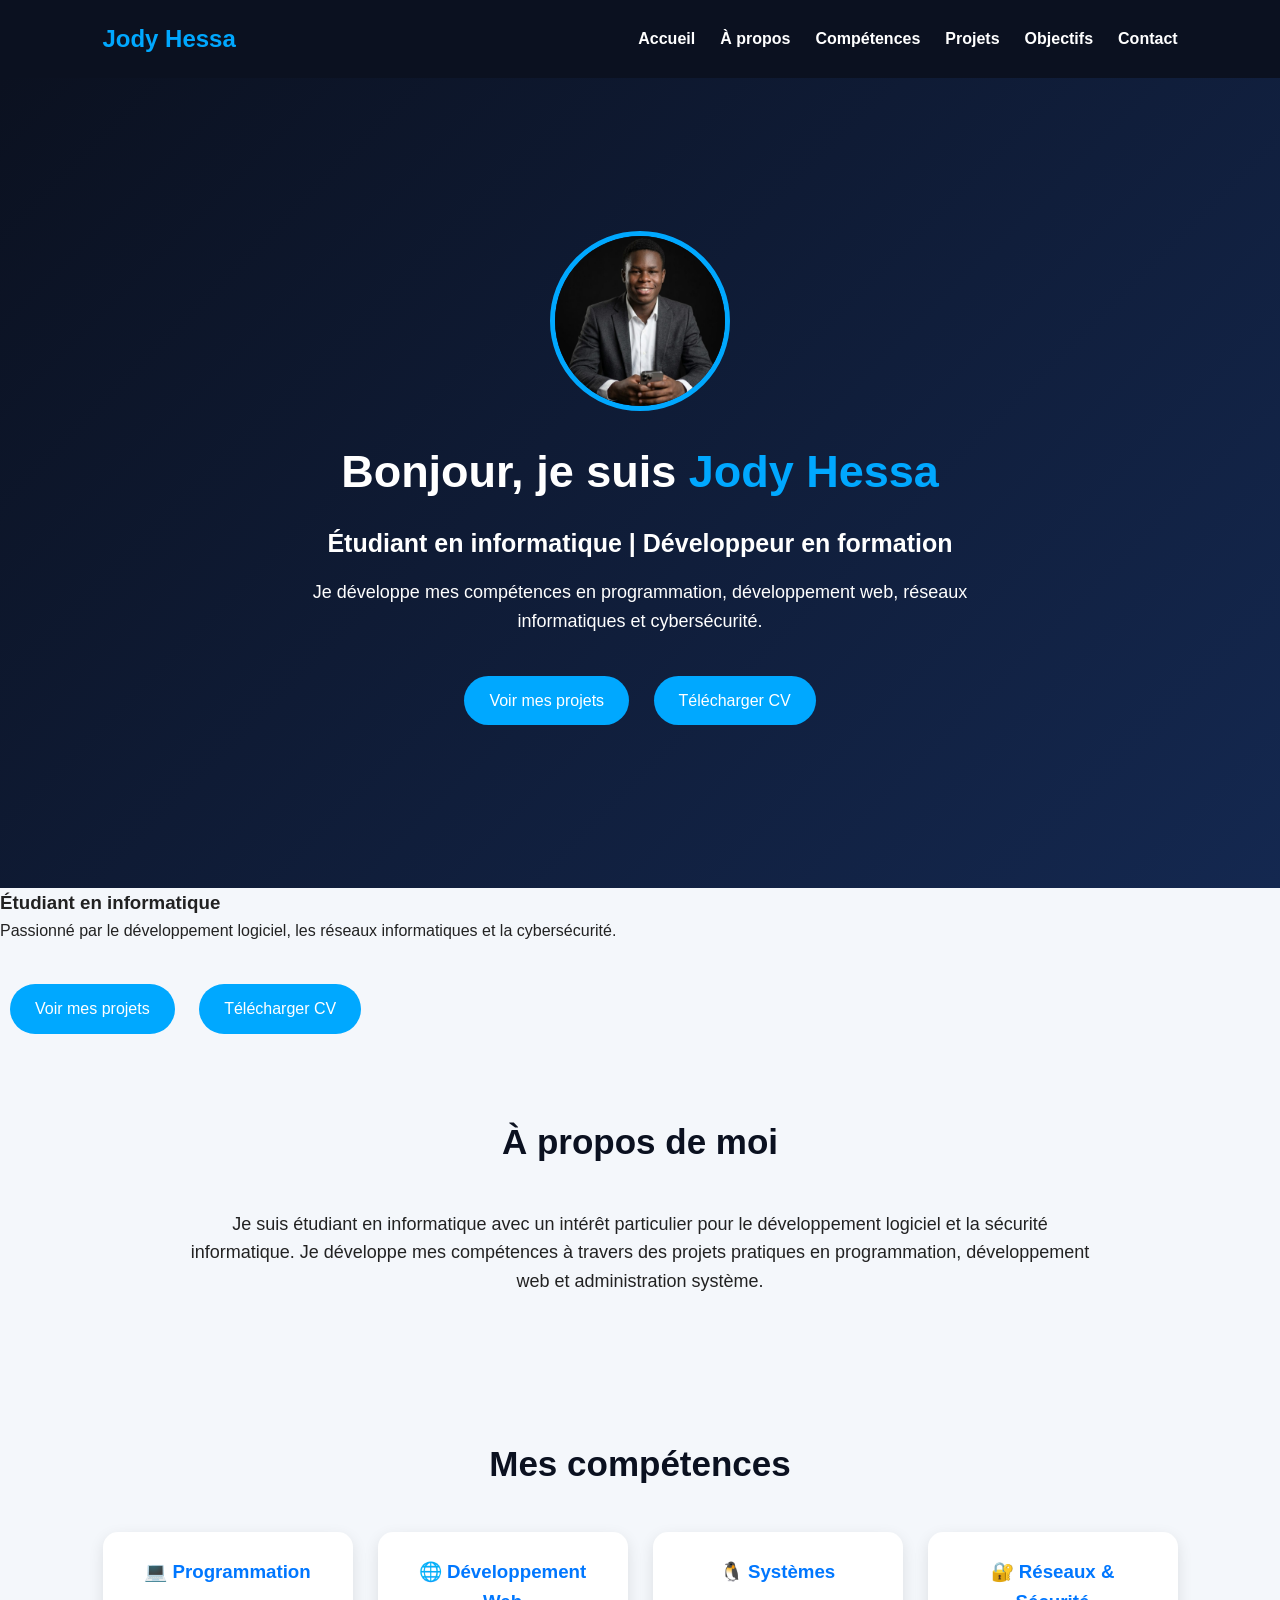
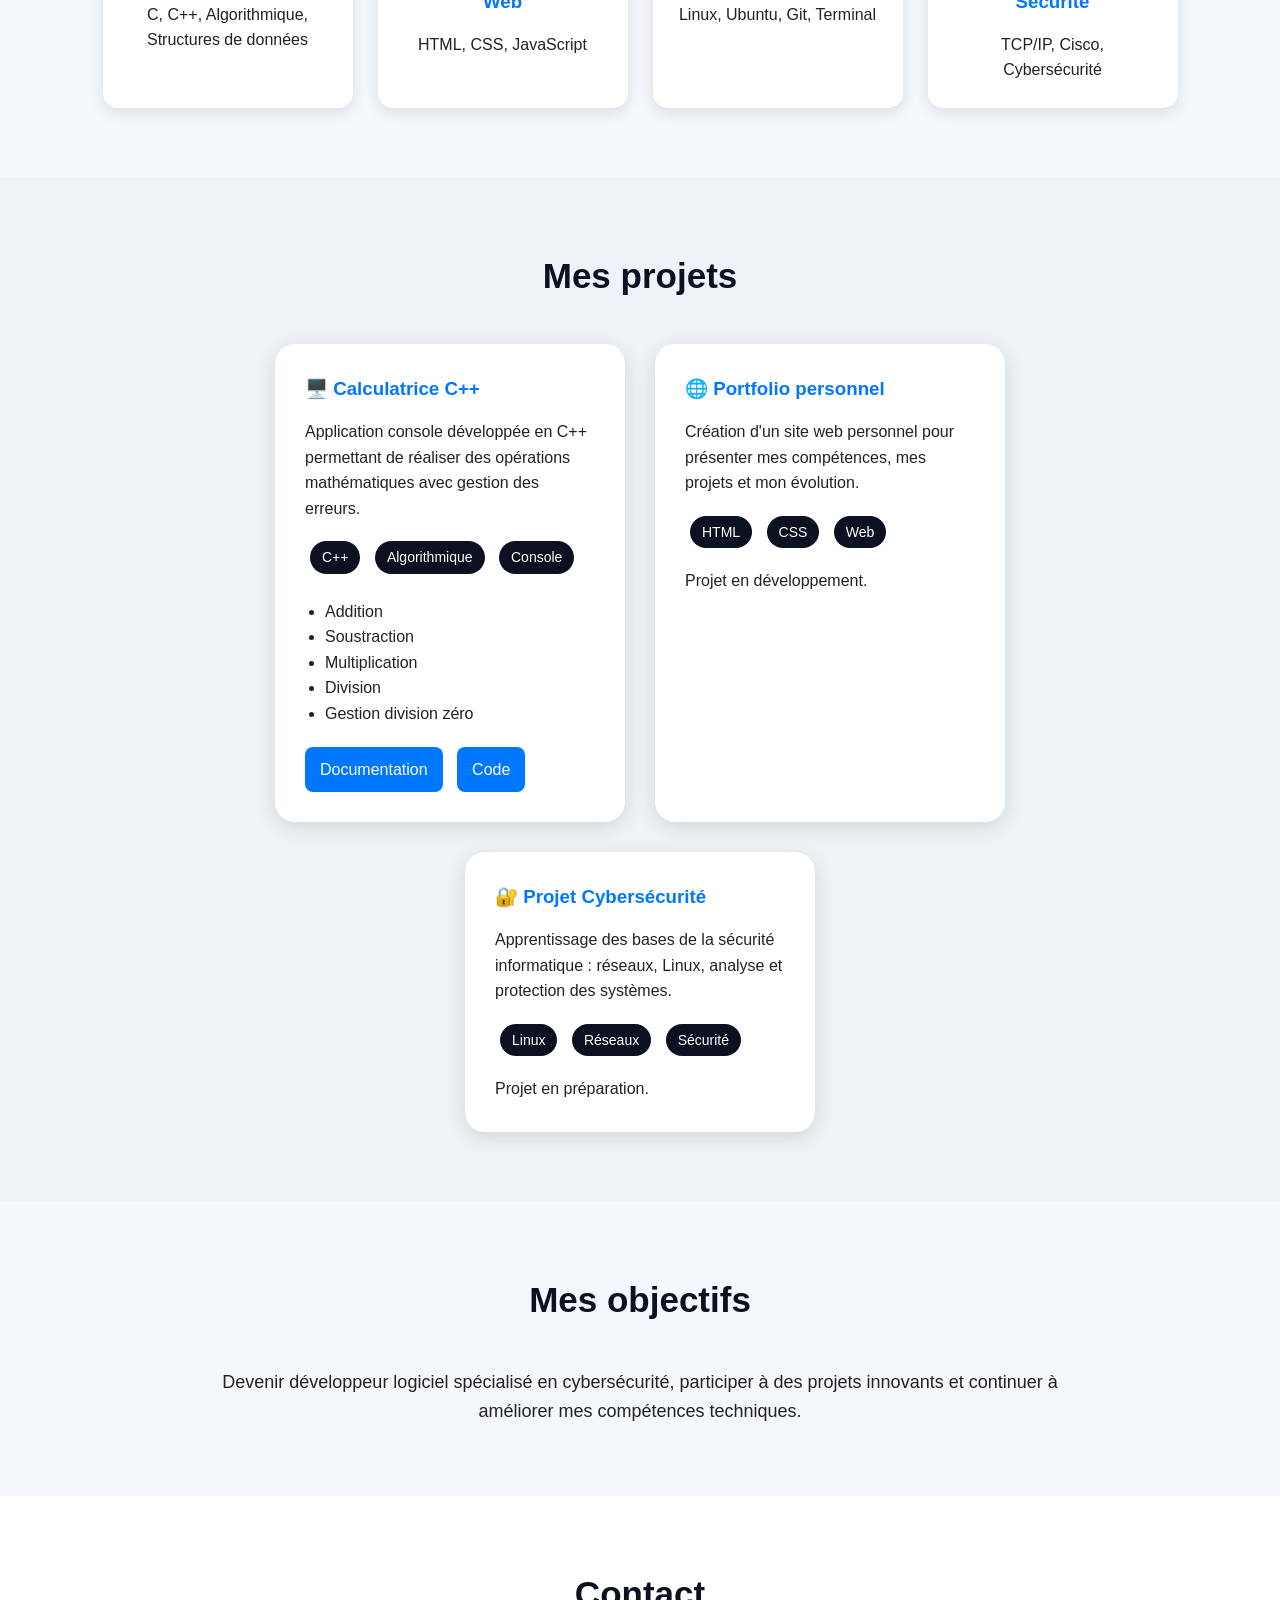
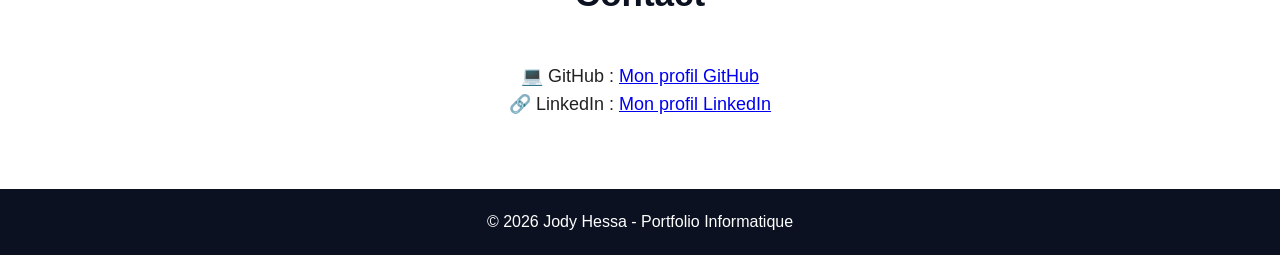
==== index.html @ 8e5b3053 "Création du portfolio" ====
<!DOCTYPE html>
<html lang="fr">

<head>

<meta charset="UTF-8">
<meta name="viewport" content="width=device-width, initial-scale=1.0">

<title>Portfolio - Jody Hessa</title>

<link rel="stylesheet" href="style.css">

</head>


<body>


<!-- Navigation -->

<nav>

<h2>Jody Hessa</h2>


<ul>

<li><a href="#accueil">Accueil</a></li>
<li><a href="#apropos">À propos</a></li>
<li><a href="#competences">Compétences</a></li>
<li><a href="#projets">Projets</a></li>
<li><a href="#objectifs">Objectifs</a></li>
<li><a href="#contact">Contact</a></li>

</ul>

</nav>



<!-- Accueil -->

<header id="accueil">


<img src="images/jody.jpg" class="photo-profil" alt="Photo de Jody Hessa">


<h1>
Bonjour, je suis <span>Jody Hessa</span>
</h1>


<h3>
Étudiant en informatique | Développeur en formation
</h3>


<p>

Je développe mes compétences en programmation,
développement web, réseaux informatiques et cybersécurité.

</p>



<div class="accueil-boutons">


<a href="#projets">
Voir mes projets
</a>


<a href="cv.pdf">
Télécharger CV
</a>


</div>



</header>

<h3>
Étudiant en informatique
</h3>


<p>

Passionné par le développement logiciel,
les réseaux informatiques et la cybersécurité.

</p>



<div class="accueil-boutons">


<a href="#projets">
Voir mes projets
</a>


<a href="#">
Télécharger CV
</a>


</div>


</header>





<!-- A propos -->


<section id="apropos">


<h2>À propos de moi</h2>


<p>

Je suis étudiant en informatique avec un intérêt particulier
pour le développement logiciel et la sécurité informatique.

Je développe mes compétences à travers des projets pratiques
en programmation, développement web et administration système.

</p>


</section>







<!-- Compétences -->


<section id="competences">


<h2>Mes compétences</h2>



<div class="competences-container">


<div class="competence">

<h3>💻 Programmation</h3>

<p>
C, C++, Algorithmique,
Structures de données
</p>

</div>



<div class="competence">

<h3>🌐 Développement Web</h3>

<p>
HTML, CSS,
JavaScript
</p>

</div>




<div class="competence">

<h3>🐧 Systèmes</h3>

<p>
Linux, Ubuntu,
Git, Terminal
</p>

</div>




<div class="competence">

<h3>🔐 Réseaux & Sécurité</h3>

<p>
TCP/IP, Cisco,
Cybersécurité
</p>

</div>



</div>


</section>






<!-- Projets -->


<section id="projets">


<h2>Mes projets</h2>


<div class="projets-container">



<div class="projet">


<h3>
🖥️ Calculatrice C++
</h3>


<p>

Application console développée en C++
permettant de réaliser des opérations
mathématiques avec gestion des erreurs.

</p>



<div class="tags">

<span>C++</span>
<span>Algorithmique</span>
<span>Console</span>

</div>



<ul>

<li>Addition</li>
<li>Soustraction</li>
<li>Multiplication</li>
<li>Division</li>
<li>Gestion division zéro</li>

</ul>



<div class="boutons">


<a href="projects/calculatrice-cpp/README.md">
Documentation
</a>


<a href="projects/calculatrice-cpp/main.cpp">
Code
</a>


</div>



</div>







<div class="projet">


<h3>
🌐 Portfolio personnel
</h3>


<p>

Création d'un site web personnel
pour présenter mes compétences,
mes projets et mon évolution.

</p>



<div class="tags">

<span>HTML</span>
<span>CSS</span>
<span>Web</span>

</div>


<p>
Projet en développement.
</p>



</div>







<div class="projet">


<h3>
🔐 Projet Cybersécurité
</h3>


<p>

Apprentissage des bases de la sécurité informatique :
réseaux, Linux, analyse et protection des systèmes.

</p>


<div class="tags">

<span>Linux</span>
<span>Réseaux</span>
<span>Sécurité</span>

</div>



<p>
Projet en préparation.
</p>



</div>




</div>


</section>






<!-- Objectifs -->


<section id="objectifs">


<h2>Mes objectifs</h2>


<p>

Devenir développeur logiciel spécialisé en cybersécurité,
participer à des projets innovants et continuer à améliorer
mes compétences techniques.

</p>


</section>






<!-- Contact -->


<section id="contact">


<h2>Contact</h2>


<p>
💻 GitHub :
<a href="#">
Mon profil GitHub
</a>
</p>


<p>
🔗 LinkedIn :
<a href="#">
Mon profil LinkedIn
</a>
</p>

</section>




<footer>


<p>
© 2026 Jody Hessa - Portfolio Informatique
</p>


</footer>



</body>

<script src="script.js"></script>

</html>
---- style.css ----
/* ==========================
   STYLE GENERAL
========================== */

*{
    margin:0;
    padding:0;
    box-sizing:border-box;
    font-family:Arial, Helvetica, sans-serif;
}


html{
    scroll-behavior:smooth;
}



body{

    background:#f4f7fb;
    color:#222;
    line-height:1.6;

}



/* ==========================
   NAVIGATION
========================== */


nav{

    background:#0b1120;
    color:white;

    display:flex;
    justify-content:space-between;
    align-items:center;

    padding:20px 8%;

    position:sticky;
    top:0;

    z-index:1000;

}



nav h2{

    color:#00a8ff;

}



nav ul{

    display:flex;
    list-style:none;
    gap:25px;

}



nav a{

    color:white;
    text-decoration:none;
    font-weight:bold;

    transition:0.3s;

}



nav a:hover{

    color:#00a8ff;

}






/* ==========================
   ACCUEIL
========================== */


header{

    min-height:90vh;

    display:flex;
    flex-direction:column;

    justify-content:center;
    align-items:center;

    text-align:center;

    padding:50px;

    background:
    linear-gradient(
    135deg,
    #0b1120,
    #142850
    );

    color:white;

}



header h1{

    font-size:45px;

}



header span{

    color:#00a8ff;

}



header h3{

    font-size:25px;

    margin:15px;

}



header p{

    max-width:700px;

    font-size:18px;

}





.accueil-boutons{

    margin-top:30px;

}



.accueil-boutons a{

    display:inline-block;

    margin:10px;

    padding:12px 25px;

    background:#00a8ff;

    color:white;

    text-decoration:none;

    border-radius:25px;

    transition:0.3s;

}



.accueil-boutons a:hover{

    background:white;

    color:#0b1120;

}







/* ==========================
   SECTIONS
========================== */


section{

    padding:70px 8%;

}



section h2{

    text-align:center;

    font-size:35px;

    margin-bottom:40px;

    color:#0b1120;

}






/* ==========================
   A PROPOS
========================== */


#apropos p,
#objectifs p,
#contact p{

    max-width:900px;

    margin:auto;

    text-align:center;

    font-size:18px;

}







/* ==========================
   COMPETENCES
========================== */


.competences-container{

    display:flex;

    justify-content:center;

    gap:25px;

    flex-wrap:wrap;

}



.competence{

    background:white;

    width:250px;

    padding:25px;

    text-align:center;

    border-radius:15px;

    box-shadow:0 5px 15px rgba(0,0,0,0.1);

    transition:0.3s;

}



.competence:hover{

    transform:translateY(-10px);

}



.competence h3{

    color:#0077ff;

    margin-bottom:15px;

}







/* ==========================
   PROJETS
========================== */



#projets{

    background:#eef3f8;

}



.projets-container{

    display:flex;

    justify-content:center;

    gap:30px;

    flex-wrap:wrap;

}



.projet{

    background:white;

    width:350px;

    padding:30px;

    border-radius:20px;

    box-shadow:
    0 5px 20px rgba(0,0,0,0.12);

    transition:0.3s;

}



.projet:hover{

    transform:translateY(-10px);

}



.projet h3{

    color:#0077ff;

    margin-bottom:15px;

}



.projet ul{

    margin:20px;

}



.tags{

    margin:15px 0;

}



.tags span{


    display:inline-block;

    background:#0b1120;

    color:white;

    padding:5px 12px;

    border-radius:20px;

    margin:5px;

    font-size:14px;

}






.boutons{

    margin-top:20px;

}



.boutons a{


    display:inline-block;

    background:#0077ff;

    color:white;

    text-decoration:none;

    padding:10px 15px;

    border-radius:8px;

    margin-right:10px;

    transition:0.3s;

}



.boutons a:hover{

    background:#0b1120;

}







/* ==========================
   CONTACT
========================== */


#contact{

    background:white;

}







/* ==========================
   FOOTER
========================== */


footer{


    background:#0b1120;

    color:white;

    text-align:center;

    padding:20px;

}






/* ==========================
   RESPONSIVE TELEPHONE
========================== */


@media(max-width:768px){


nav{

    flex-direction:column;

}


nav ul{

    margin-top:20px;

    flex-direction:column;

    text-align:center;

}



header h1{

    font-size:32px;

}



section{

    padding:50px 5%;

}



.projet,
.competence{

    width:100%;

}


}
/* PHOTO PROFIL */

.photo-profil{

    width:180px;

    height:180px;

    border-radius:50%;

    object-fit:cover;

    border:5px solid #00a8ff;

    margin-bottom:25px;

}
/* ==========================
   ANIMATIONS
========================== */


section,
.projet,
.competence{

    opacity:0;

    transform:translateY(40px);

    transition:0.8s;

}



.apparition{

    opacity:1;

    transform:translateY(0);

}




/* Bouton retour haut */


.top{

    position:fixed;

    bottom:30px;

    right:30px;

    width:45px;

    height:45px;

    border:none;

    border-radius:50%;

    background:#0077ff;

    color:white;

    font-size:20px;

    cursor:pointer;

    display:none;

}
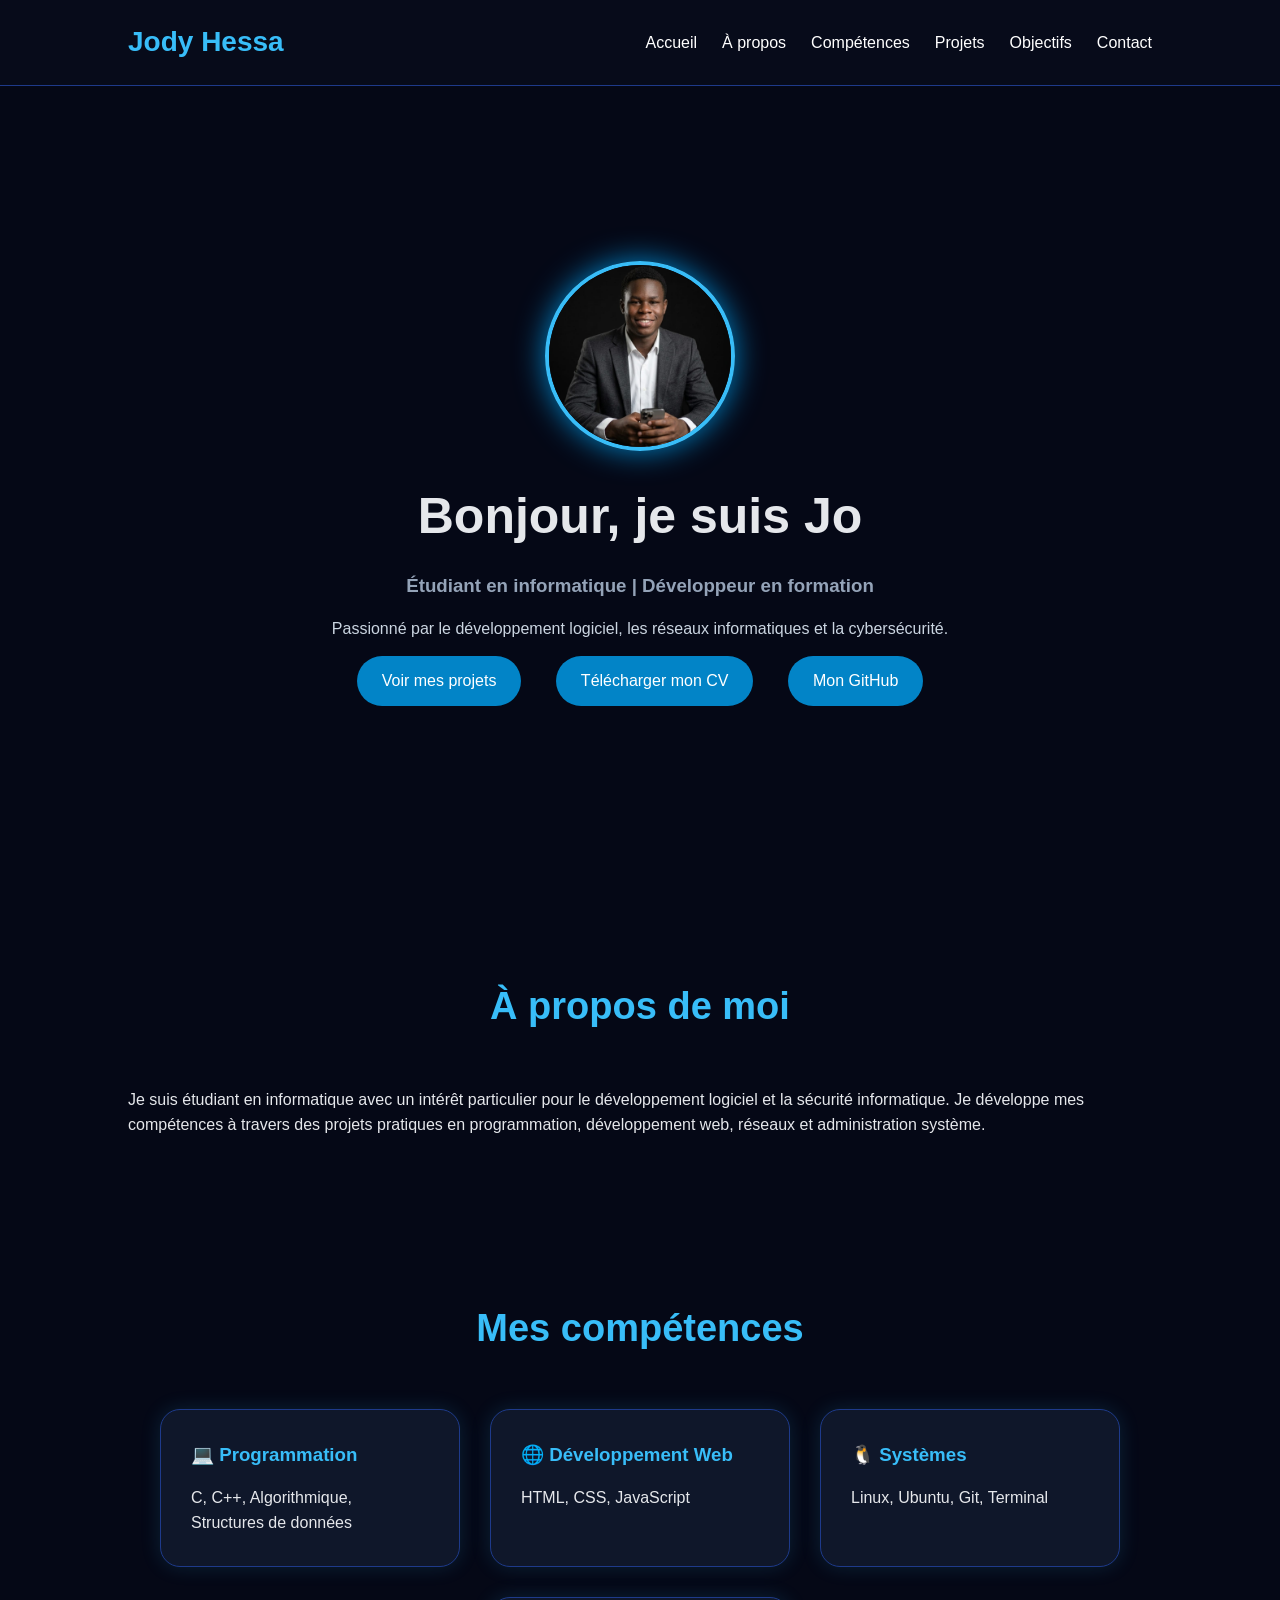
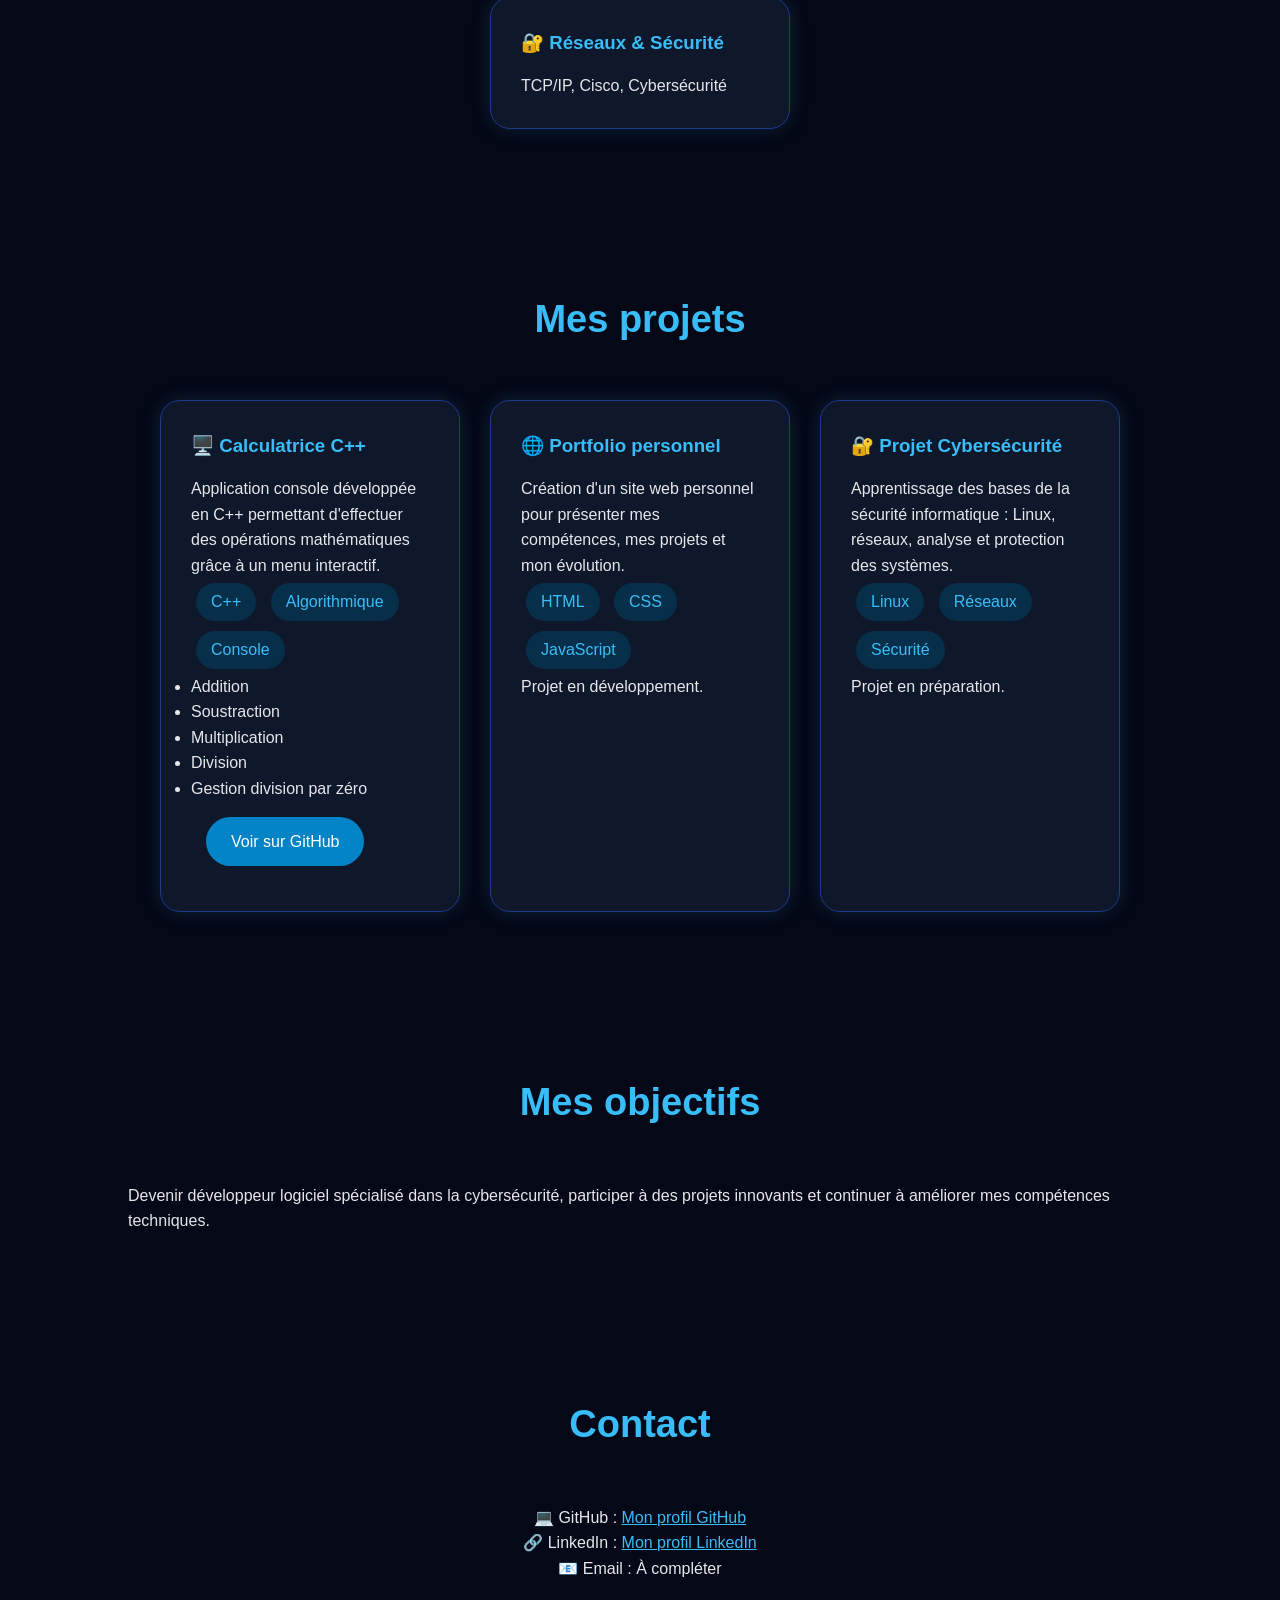
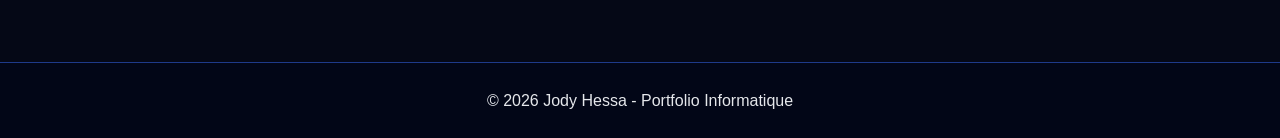
==== commit 7cdd2669: "Amelioration du portfolio et separation des projets" ====
--- a/index.html
+++ b/index.html
@@ -21,7 +21,6 @@
 <nav>
 
 <h2>Jody Hessa</h2>
-
 
 <ul>
 
@@ -58,11 +57,10 @@
 
 <p>
 
-Je développe mes compétences en programmation,
-développement web, réseaux informatiques et cybersécurité.
-
-</p>
-
+Passionné par le développement logiciel,
+les réseaux informatiques et la cybersécurité.
+
+</p>
 
 
 <div class="accueil-boutons">
@@ -74,53 +72,25 @@
 
 
 <a href="cv.pdf">
-Télécharger CV
-</a>
-
-
-</div>
-
+Télécharger mon CV
+</a>
+
+
+<a href="https://github.com/jodyhessa-pixel" target="_blank">
+Mon GitHub
+</a>
+
+
+</div>
 
 
 </header>
 
-<h3>
-Étudiant en informatique
-</h3>
-
-
-<p>
-
-Passionné par le développement logiciel,
-les réseaux informatiques et la cybersécurité.
-
-</p>
-
-
-
-<div class="accueil-boutons">
-
-
-<a href="#projets">
-Voir mes projets
-</a>
-
-
-<a href="#">
-Télécharger CV
-</a>
-
-
-</div>
-
-
-</header>
-
-
-
-
-
-<!-- A propos -->
+
+
+
+
+<!-- À propos -->
 
 
 <section id="apropos">
@@ -135,7 +105,7 @@
 pour le développement logiciel et la sécurité informatique.
 
 Je développe mes compétences à travers des projets pratiques
-en programmation, développement web et administration système.
+en programmation, développement web, réseaux et administration système.
 
 </p>
 
@@ -219,6 +189,7 @@
 
 
 </section>
+
 
 
 
@@ -249,8 +220,8 @@
 <p>
 
 Application console développée en C++
-permettant de réaliser des opérations
-mathématiques avec gestion des erreurs.
+permettant d'effectuer des opérations
+mathématiques grâce à un menu interactif.
 
 </p>
 
@@ -272,31 +243,22 @@
 <li>Soustraction</li>
 <li>Multiplication</li>
 <li>Division</li>
-<li>Gestion division zéro</li>
+<li>Gestion division par zéro</li>
 
 </ul>
 
 
 
-<div class="boutons">
-
-
-<a href="projects/calculatrice-cpp/README.md">
-Documentation
-</a>
-
-
-<a href="projects/calculatrice-cpp/main.cpp">
-Code
-</a>
-
-
-</div>
-
-
-
-</div>
-
+<a href="https://github.com/jodyhessa-pixel/Calculatrice-cpp"
+target="_blank">
+
+Voir sur GitHub
+
+</a>
+
+
+
+</div>
 
 
 
@@ -320,12 +282,11 @@
 </p>
 
 
-
 <div class="tags">
 
 <span>HTML</span>
 <span>CSS</span>
-<span>Web</span>
+<span>JavaScript</span>
 
 </div>
 
@@ -335,9 +296,7 @@
 </p>
 
 
-
-</div>
-
+</div>
 
 
 
@@ -355,7 +314,7 @@
 <p>
 
 Apprentissage des bases de la sécurité informatique :
-réseaux, Linux, analyse et protection des systèmes.
+Linux, réseaux, analyse et protection des systèmes.
 
 </p>
 
@@ -369,13 +328,11 @@
 </div>
 
 
-
 <p>
 Projet en préparation.
 </p>
 
 
-
 </div>
 
 
@@ -391,6 +348,7 @@
 
 
 
+
 <!-- Objectifs -->
 
 
@@ -402,7 +360,7 @@
 
 <p>
 
-Devenir développeur logiciel spécialisé en cybersécurité,
+Devenir développeur logiciel spécialisé dans la cybersécurité,
 participer à des projets innovants et continuer à améliorer
 mes compétences techniques.
 
@@ -416,6 +374,7 @@
 
 
 
+
 <!-- Contact -->
 
 
@@ -425,31 +384,61 @@
 <h2>Contact</h2>
 
 
+
 <p>
 💻 GitHub :
+
+<a href="https://github.com/jodyhessa-pixel" target="_blank">
+
+Mon profil GitHub
+
+</a>
+
+</p>
+
+
+
+
+<p>
+🔗 LinkedIn :
+
 <a href="#">
-Mon profil GitHub
-</a>
-</p>
-
-
-<p>
-🔗 LinkedIn :
-<a href="#">
+
 Mon profil LinkedIn
-</a>
-</p>
+
+</a>
+
+</p>
+
+
+
+<p>
+📧 Email :
+
+À compléter
+
+</p>
+
+
 
 </section>
 
 
 
 
+
+
+
+<!-- Footer -->
+
+
 <footer>
 
 
 <p>
+
 © 2026 Jody Hessa - Portfolio Informatique
+
 </p>
 
 
@@ -457,8 +446,10 @@
 
 
 
+
+<script src="script.js"></script>
+
+
 </body>
 
-<script src="script.js"></script>
-
 </html>
--- a/style.css
+++ b/style.css
@@ -1,62 +1,51 @@
-/* ==========================
-   STYLE GENERAL
-========================== */
+/* =========================
+   STYLE GLOBAL
+========================= */
 
 *{
     margin:0;
     padding:0;
     box-sizing:border-box;
-    font-family:Arial, Helvetica, sans-serif;
-}
-
+    font-family:'Segoe UI', Arial, sans-serif;
+}
 
 html{
     scroll-behavior:smooth;
 }
 
-
-
 body{
-
-    background:#f4f7fb;
-    color:#222;
+    background:#050816;
+    color:#e5e7eb;
     line-height:1.6;
-
-}
-
-
-
-/* ==========================
+}
+
+
+
+/* =========================
    NAVIGATION
-========================== */
-
+========================= */
 
 nav{
-
-    background:#0b1120;
-    color:white;
 
     display:flex;
     justify-content:space-between;
     align-items:center;
-
-    padding:20px 8%;
-
+    padding:20px 10%;
+    background:#070b1a;
+    border-bottom:1px solid #1e3a8a;
     position:sticky;
     top:0;
-
     z-index:1000;
 
 }
 
 
-
 nav h2{
 
-    color:#00a8ff;
-
-}
-
+    color:#38bdf8;
+    font-size:28px;
+
+}
 
 
 nav ul{
@@ -68,537 +57,326 @@
 }
 
 
-
 nav a{
 
     color:white;
     text-decoration:none;
-    font-weight:bold;
-
     transition:0.3s;
 
 }
 
 
-
 nav a:hover{
 
-    color:#00a8ff;
-
-}
-
-
-
-
-
-
-/* ==========================
+    color:#38bdf8;
+
+}
+
+
+
+
+
+/* =========================
    ACCUEIL
-========================== */
-
-
-header{
+========================= */
+
+#accueil{
 
     min-height:90vh;
-
     display:flex;
     flex-direction:column;
-
     justify-content:center;
     align-items:center;
-
     text-align:center;
 
-    padding:50px;
-
-    background:
-    linear-gradient(
-    135deg,
-    #0b1120,
-    #142850
-    );
-
+}
+
+
+.photo-profil{
+
+    width:190px;
+    height:190px;
+    border-radius:50%;
+    object-fit:cover;
+    border:4px solid #38bdf8;
+    box-shadow:0 0 30px #0284c7;
+
+}
+
+
+#accueil h1{
+
+    margin-top:25px;
+    font-size:50px;
+
+}
+
+
+#accueil span{
+
+    color:#38bdf8;
+
+}
+
+
+#accueil h3{
+
+    color:#94a3b8;
+    margin:15px;
+
+}
+
+
+#accueil p{
+
+    max-width:650px;
+    color:#cbd5e1;
+
+}
+
+
+
+
+
+/* =========================
+   BOUTONS
+========================= */
+
+.accueil-boutons a,
+.projet a{
+
+
+    display:inline-block;
+    margin:15px;
+    padding:12px 25px;
+
+    background:#0284c7;
     color:white;
 
-}
-
-
-
-header h1{
-
-    font-size:45px;
-
-}
-
-
-
-header span{
-
-    color:#00a8ff;
-
-}
-
-
-
-header h3{
-
-    font-size:25px;
-
-    margin:15px;
-
-}
-
-
-
-header p{
-
-    max-width:700px;
-
-    font-size:18px;
-
-}
-
-
-
-
-
-.accueil-boutons{
-
-    margin-top:30px;
-
-}
-
-
-
-.accueil-boutons a{
+    border-radius:30px;
+    text-decoration:none;
+
+    transition:0.3s;
+
+}
+
+
+.accueil-boutons a:hover,
+.projet a:hover{
+
+    background:#38bdf8;
+    color:#020617;
+    transform:translateY(-5px);
+
+}
+
+
+
+
+
+/* =========================
+   SECTIONS
+========================= */
+
+section{
+
+    padding:80px 10%;
+
+}
+
+
+section h2{
+
+    text-align:center;
+    font-size:38px;
+    color:#38bdf8;
+    margin-bottom:50px;
+
+}
+
+
+
+
+
+/* =========================
+   COMPETENCES
+========================= */
+
+
+.competences-container,
+.projets-container{
+
+    display:flex;
+    justify-content:center;
+    flex-wrap:wrap;
+    gap:30px;
+
+}
+
+
+.competence,
+.projet{
+
+
+    background:#0f172a;
+
+    width:300px;
+
+    padding:30px;
+
+    border-radius:20px;
+
+    border:1px solid #1e3a8a;
+
+    box-shadow:0 0 20px rgba(56,189,248,0.15);
+
+    transition:0.3s;
+
+}
+
+
+
+.competence:hover,
+.projet:hover{
+
+    transform:translateY(-10px);
+
+    box-shadow:0 0 35px rgba(56,189,248,0.35);
+
+}
+
+
+
+
+.competence h3,
+.projet h3{
+
+    color:#38bdf8;
+    margin-bottom:15px;
+
+}
+
+
+
+
+
+/* =========================
+   TAGS
+========================= */
+
+
+.tags span{
+
 
     display:inline-block;
 
-    margin:10px;
-
-    padding:12px 25px;
-
-    background:#00a8ff;
-
-    color:white;
-
-    text-decoration:none;
-
-    border-radius:25px;
-
-    transition:0.3s;
-
-}
-
-
-
-.accueil-boutons a:hover{
-
-    background:white;
-
-    color:#0b1120;
-
-}
-
-
-
-
-
-
-
-/* ==========================
-   SECTIONS
-========================== */
-
-
-section{
-
-    padding:70px 8%;
-
-}
-
-
-
-section h2{
+    background:#082f49;
+
+    color:#38bdf8;
+
+    padding:6px 15px;
+
+    border-radius:20px;
+
+    margin:5px;
+
+}
+
+
+
+
+
+/* =========================
+   CONTACT
+========================= */
+
+
+#contact{
 
     text-align:center;
 
+}
+
+
+#contact a{
+
+    color:#38bdf8;
+
+}
+
+
+
+
+
+/* =========================
+   FOOTER
+========================= */
+
+
+footer{
+
+    background:#020617;
+
+    padding:25px;
+
+    text-align:center;
+
+    border-top:1px solid #1e3a8a;
+
+}
+
+
+
+
+
+/* =========================
+   MOBILE
+========================= */
+
+@media(max-width:700px){
+
+
+nav{
+
+    flex-direction:column;
+
+}
+
+
+nav ul{
+
+    flex-direction:column;
+
+    margin-top:20px;
+
+}
+
+
+#accueil h1{
+
     font-size:35px;
 
-    margin-bottom:40px;
-
-    color:#0b1120;
-
-}
-
-
-
-
-
-
-/* ==========================
-   A PROPOS
-========================== */
-
-
-#apropos p,
-#objectifs p,
-#contact p{
-
-    max-width:900px;
-
-    margin:auto;
-
-    text-align:center;
-
-    font-size:18px;
-
-}
-
-
-
-
-
-
-
-/* ==========================
-   COMPETENCES
-========================== */
-
-
-.competences-container{
-
-    display:flex;
-
-    justify-content:center;
-
-    gap:25px;
-
-    flex-wrap:wrap;
-
-}
-
-
-
-.competence{
-
-    background:white;
-
-    width:250px;
-
-    padding:25px;
-
-    text-align:center;
-
-    border-radius:15px;
-
-    box-shadow:0 5px 15px rgba(0,0,0,0.1);
-
-    transition:0.3s;
-
-}
-
-
-
-.competence:hover{
-
-    transform:translateY(-10px);
-
-}
-
-
-
-.competence h3{
-
-    color:#0077ff;
-
-    margin-bottom:15px;
-
-}
-
-
-
-
-
-
-
-/* ==========================
-   PROJETS
-========================== */
-
-
-
-#projets{
-
-    background:#eef3f8;
-
-}
-
-
-
-.projets-container{
-
-    display:flex;
-
-    justify-content:center;
-
-    gap:30px;
-
-    flex-wrap:wrap;
-
-}
-
-
-
-.projet{
-
-    background:white;
-
-    width:350px;
-
-    padding:30px;
-
-    border-radius:20px;
-
-    box-shadow:
-    0 5px 20px rgba(0,0,0,0.12);
-
-    transition:0.3s;
-
-}
-
-
-
-.projet:hover{
-
-    transform:translateY(-10px);
-
-}
-
-
-
-.projet h3{
-
-    color:#0077ff;
-
-    margin-bottom:15px;
-
-}
-
-
-
-.projet ul{
-
-    margin:20px;
-
-}
-
-
-
-.tags{
-
-    margin:15px 0;
-
-}
-
-
-
-.tags span{
-
-
-    display:inline-block;
-
-    background:#0b1120;
-
-    color:white;
-
-    padding:5px 12px;
-
-    border-radius:20px;
-
-    margin:5px;
-
-    font-size:14px;
-
-}
-
-
-
-
-
-
-.boutons{
-
-    margin-top:20px;
-
-}
-
-
-
-.boutons a{
-
-
-    display:inline-block;
-
-    background:#0077ff;
-
-    color:white;
-
-    text-decoration:none;
-
-    padding:10px 15px;
-
-    border-radius:8px;
-
-    margin-right:10px;
-
-    transition:0.3s;
-
-}
-
-
-
-.boutons a:hover{
-
-    background:#0b1120;
-
-}
-
-
-
-
-
-
-
-/* ==========================
-   CONTACT
-========================== */
-
-
-#contact{
-
-    background:white;
-
-}
-
-
-
-
-
-
-
-/* ==========================
-   FOOTER
-========================== */
-
-
-footer{
-
-
-    background:#0b1120;
-
-    color:white;
-
-    text-align:center;
-
-    padding:20px;
-
-}
-
-
-
-
-
-
-/* ==========================
-   RESPONSIVE TELEPHONE
-========================== */
-
-
-@media(max-width:768px){
-
-
-nav{
-
-    flex-direction:column;
-
-}
-
-
-nav ul{
-
-    margin-top:20px;
-
-    flex-direction:column;
-
-    text-align:center;
-
-}
-
-
-
-header h1{
-
-    font-size:32px;
-
-}
-
-
-
-section{
-
-    padding:50px 5%;
-
-}
-
-
-
-.projet,
-.competence{
-
-    width:100%;
-
-}
-
-
-}
-/* PHOTO PROFIL */
-
-.photo-profil{
-
-    width:180px;
-
-    height:180px;
-
-    border-radius:50%;
-
-    object-fit:cover;
-
-    border:5px solid #00a8ff;
-
-    margin-bottom:25px;
-
-}
-/* ==========================
+}
+
+
+}
+/* =========================
    ANIMATIONS
-========================== */
-
-
-section,
-.projet,
-.competence{
+========================= */
+
+
+.hidden{
 
     opacity:0;
 
     transform:translateY(40px);
 
-    transition:0.8s;
-
-}
-
-
-
-.apparition{
+    transition:1s;
+
+}
+
+
+.visible{
 
     opacity:1;
 
@@ -609,33 +387,29 @@
 
 
 
-/* Bouton retour haut */
-
-
-.top{
-
-    position:fixed;
-
-    bottom:30px;
-
-    right:30px;
-
-    width:45px;
-
-    height:45px;
-
-    border:none;
-
-    border-radius:50%;
-
-    background:#0077ff;
-
-    color:white;
-
-    font-size:20px;
-
-    cursor:pointer;
-
-    display:none;
+#accueil h1{
+
+    animation:glow 2s infinite alternate;
+
+}
+
+
+
+@keyframes glow{
+
+
+from{
+
+text-shadow:0 0 10px #38bdf8;
+
+}
+
+
+to{
+
+text-shadow:0 0 30px #0284c7;
+
+}
+
 
 }
